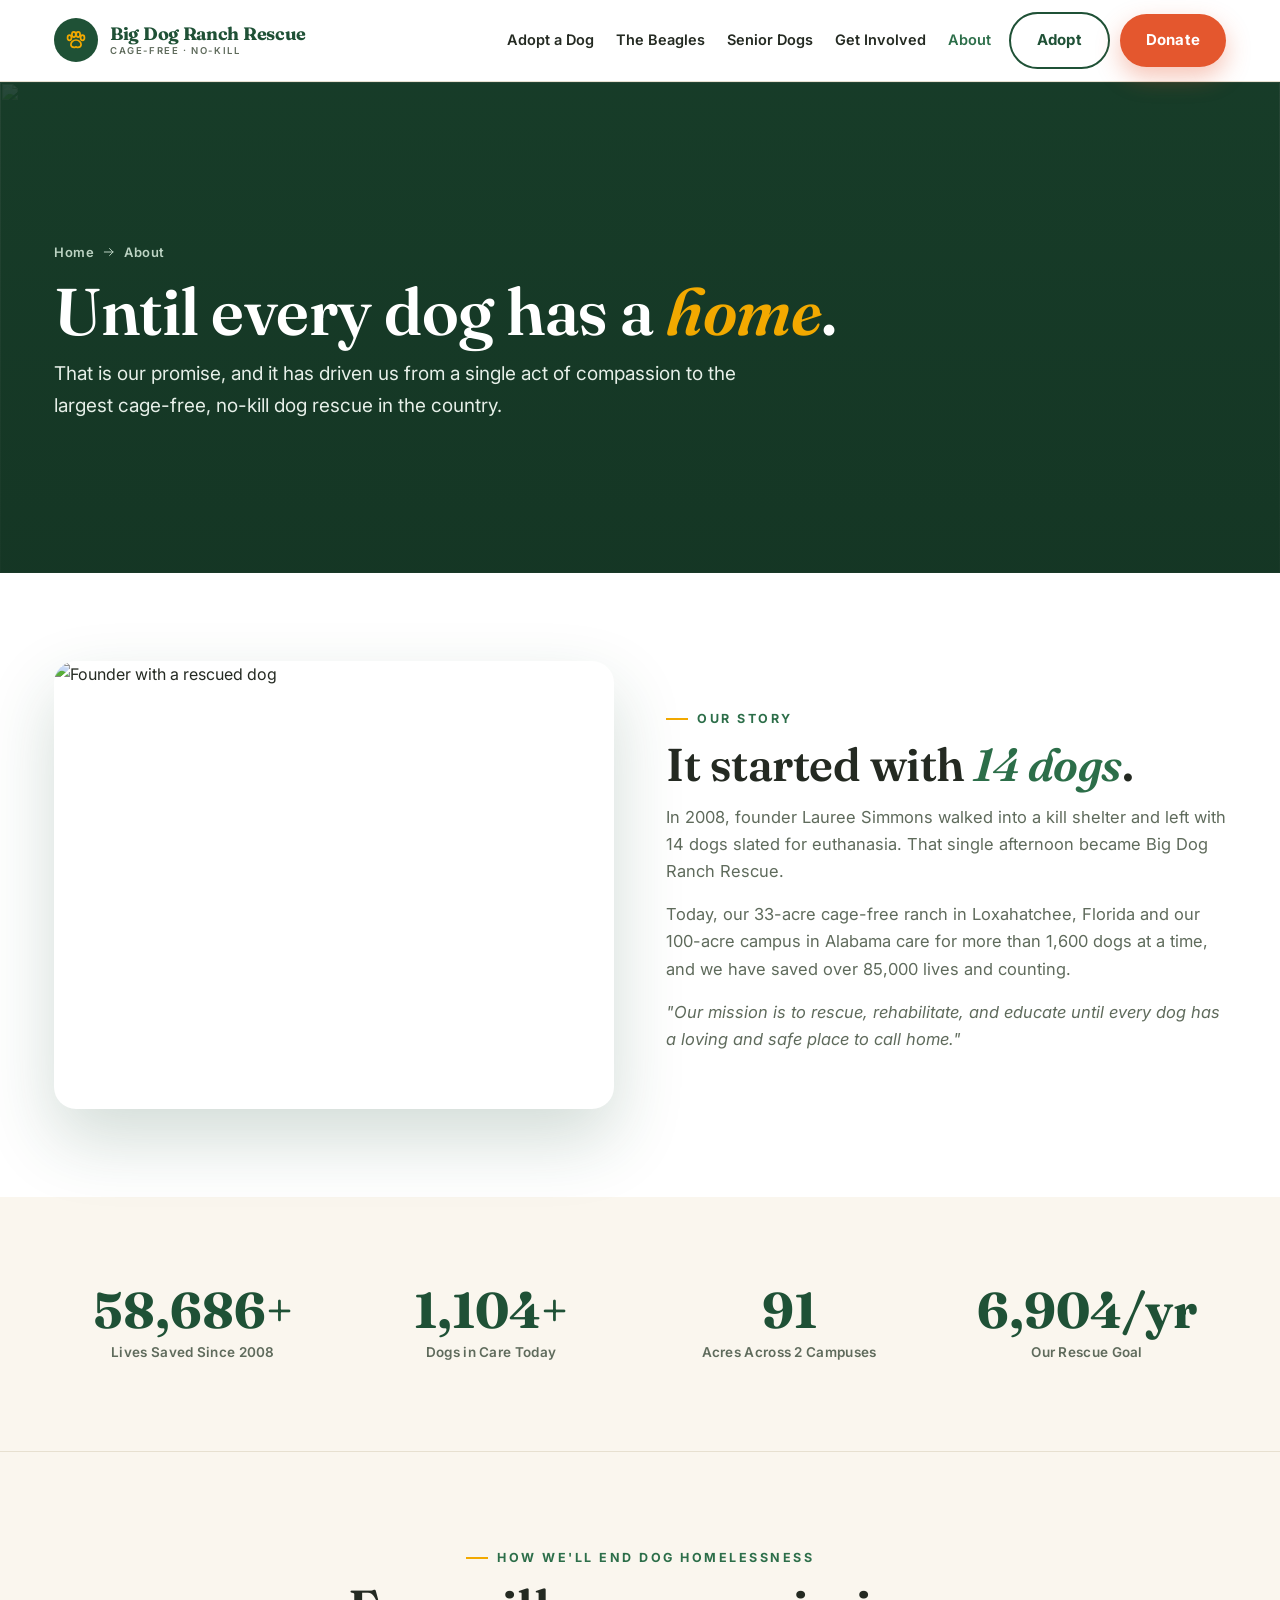
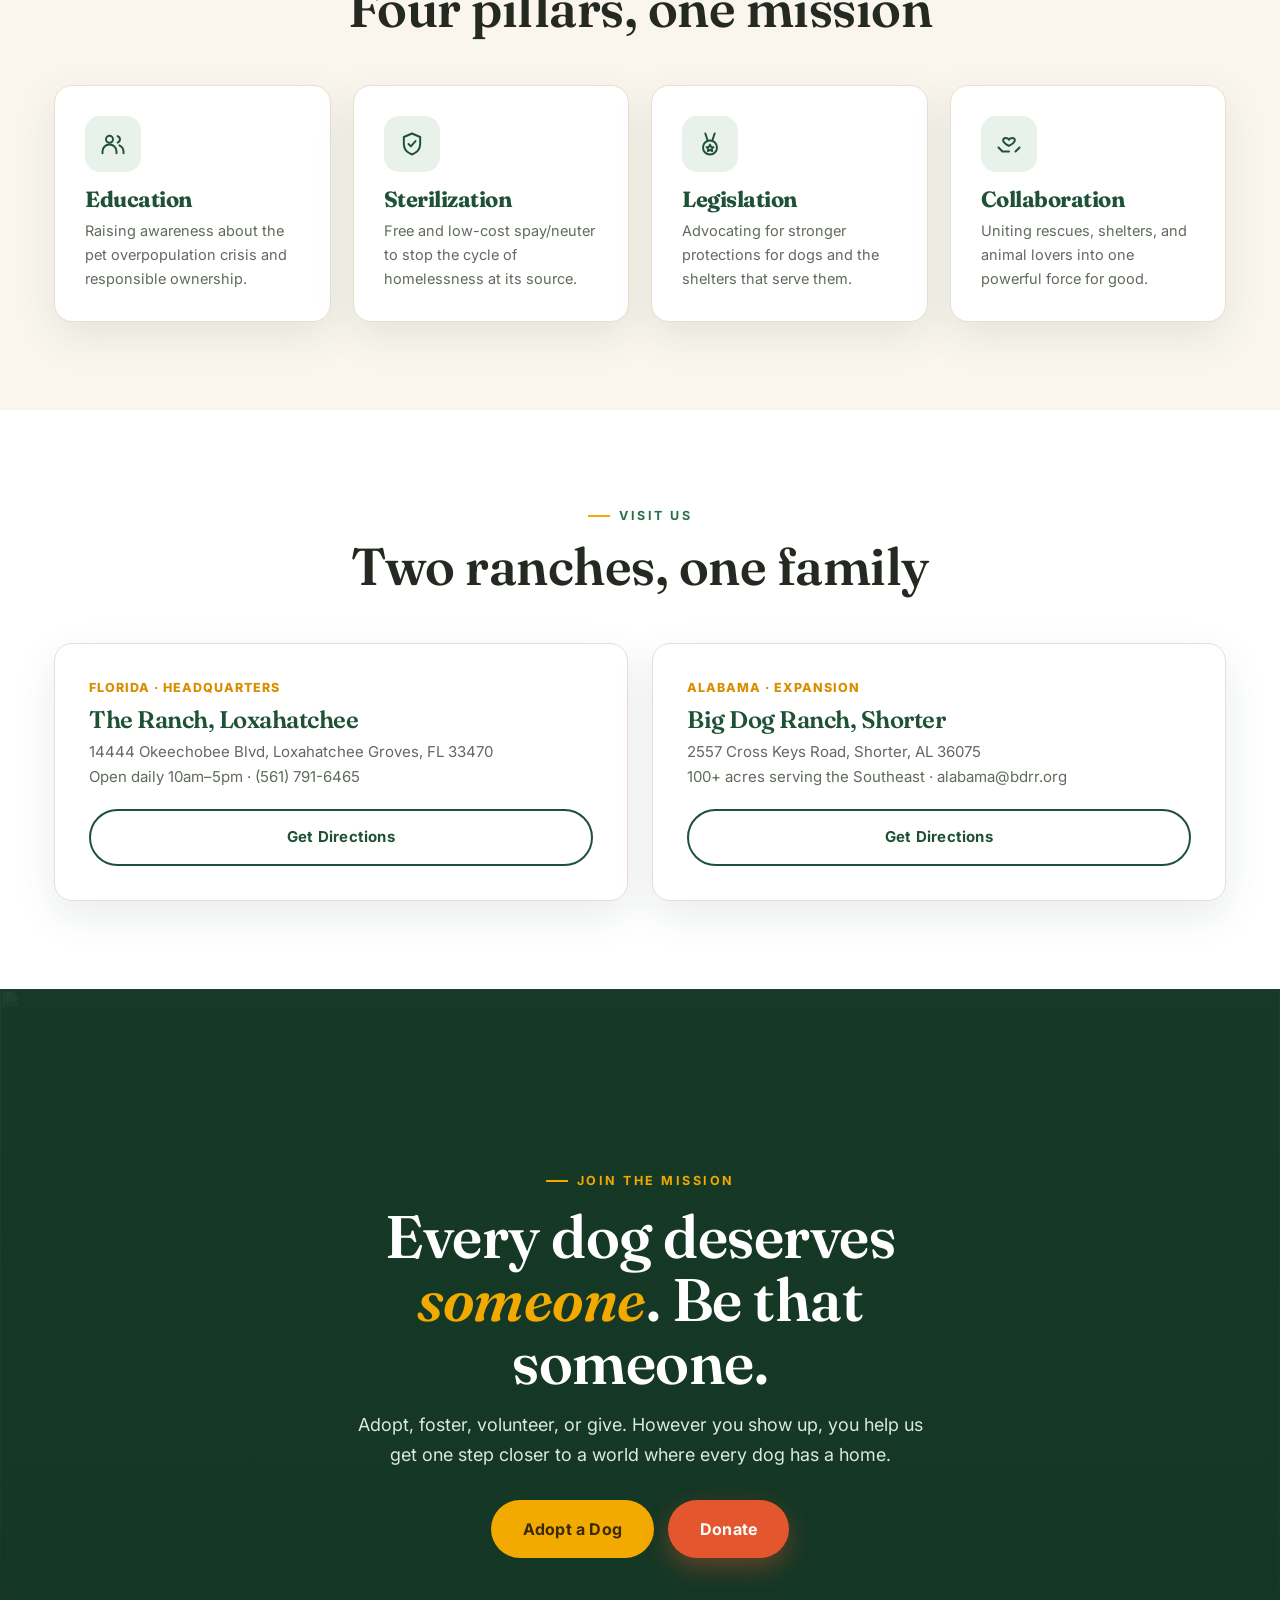
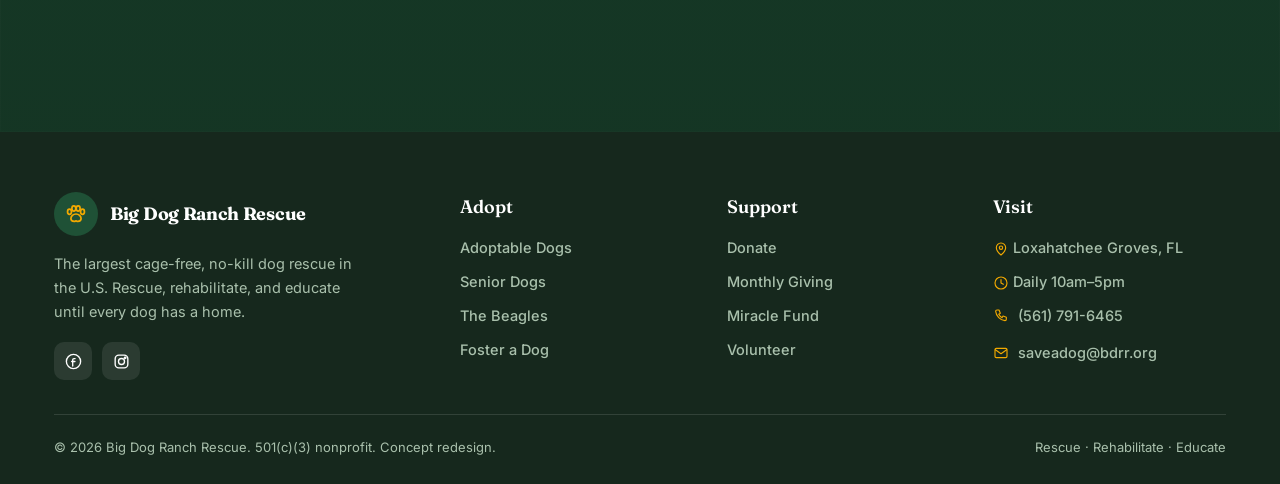
==== about.html @ afd56306 "Concept redesign for Big Dog Ranch Rescue Modern donation-focused site: home, adoptable dogs with li" ====
<!DOCTYPE html>
<html lang="en">
<head>
<meta charset="UTF-8" />
<meta name="viewport" content="width=device-width, initial-scale=1.0" />
<title>About Us | Big Dog Ranch Rescue</title>
<meta name="description" content="Founded in 2008 by Lauree Simmons, Big Dog Ranch Rescue has grown into the largest cage-free, no-kill dog rescue in the U.S. Learn our mission and story." />
<meta name="theme-color" content="#1f5136" />
<link rel="preconnect" href="https://fonts.googleapis.com" />
<link rel="preconnect" href="https://fonts.gstatic.com" crossorigin />
<link href="https://fonts.googleapis.com/css2?family=Fraunces:ital,opsz,wght@0,9..144,500;0,9..144,600;0,9..144,700;1,9..144,500;1,9..144,600&family=Inter:wght@400;500;600;700;800&display=swap" rel="stylesheet" />
<link rel="stylesheet" href="assets/styles.css" />
</head>
<body>

<header class="nav"><div class="wrap">
  <a href="index.html" class="brand">
    <span class="mark"><svg class="i"><use href="#i-paw"/></svg></span>
    <span class="bn">Big Dog Ranch Rescue<small>Cage-Free &middot; No-Kill</small></span>
  </a>
  <nav class="links" id="navlinks">
    <a href="dogs.html">Adopt a Dog</a>
    <a href="beagles.html">The Beagles</a>
    <a href="seniors.html">Senior Dogs</a>
    <a href="get-involved.html">Get Involved</a>
    <a href="about.html" class="active">About</a>
  </nav>
  <div class="nav-cta">
    <a href="dogs.html" class="btn btn-out">Adopt</a>
    <a href="donate.html" class="btn btn-donate">Donate</a>
    <button class="menu-btn" id="menuBtn" aria-label="Menu"><span></span><span></span><span></span></button>
  </div>
</div></header>

<section class="page-hero">
  <div class="bg"><img src="https://placedog.net/1600/800?id=184" alt="" /></div>
  <div class="wrap">
    <div class="crumb"><a href="index.html">Home</a> <svg class="i" style="width:14px;height:14px"><use href="#i-arrow"/></svg> About</div>
    <h1>Until every dog has a <em>home</em>.</h1>
    <p>That is our promise, and it has driven us from a single act of compassion to the largest cage-free, no-kill dog rescue in the country.</p>
  </div>
</section>

<!-- MISSION -->
<section>
  <div class="wrap">
    <div class="split">
      <div class="media"><img src="https://placedog.net/820/660?id=200" alt="Founder with a rescued dog" /></div>
      <div>
        <span class="eyebrow">Our Story</span>
        <h2>It started with <em>14 dogs</em>.</h2>
        <p>In 2008, founder Lauree Simmons walked into a kill shelter and left with 14 dogs slated for euthanasia. That single afternoon became Big Dog Ranch Rescue.</p>
        <p>Today, our 33-acre cage-free ranch in Loxahatchee, Florida and our 100-acre campus in Alabama care for more than 1,600 dogs at a time, and we have saved over 85,000 lives and counting.</p>
        <p><em>"Our mission is to rescue, rehabilitate, and educate until every dog has a loving and safe place to call home."</em></p>
      </div>
    </div>
  </div>
</section>

<!-- IMPACT -->
<section class="stats" data-stats style="padding:44px 0">
  <div class="wrap">
    <div class="stat"><b data-count="85000" data-suffix="+">0</b><span>Lives Saved Since 2008</span></div>
    <div class="stat"><b data-count="1600" data-suffix="+">0</b><span>Dogs in Care Today</span></div>
    <div class="stat"><b data-count="133">0</b><span>Acres Across 2 Campuses</span></div>
    <div class="stat"><b data-count="10000" data-suffix="/yr">0</b><span>Our Rescue Goal</span></div>
  </div>
</section>

<!-- PILLARS -->
<section class="cream">
  <div class="wrap">
    <div class="section-head">
      <span class="eyebrow center">How We'll End Dog Homelessness</span>
      <h2>Four pillars, one mission</h2>
    </div>
    <div class="help-grid">
      <div class="help"><div class="ic"><svg class="i"><use href="#i-users"/></svg></div><h3>Education</h3><p>Raising awareness about the pet overpopulation crisis and responsible ownership.</p></div>
      <div class="help"><div class="ic"><svg class="i"><use href="#i-shield"/></svg></div><h3>Sterilization</h3><p>Free and low-cost spay/neuter to stop the cycle of homelessness at its source.</p></div>
      <div class="help"><div class="ic"><svg class="i"><use href="#i-medal"/></svg></div><h3>Legislation</h3><p>Advocating for stronger protections for dogs and the shelters that serve them.</p></div>
      <div class="help"><div class="ic"><svg class="i"><use href="#i-handheart"/></svg></div><h3>Collaboration</h3><p>Uniting rescues, shelters, and animal lovers into one powerful force for good.</p></div>
    </div>
  </div>
</section>

<!-- LOCATIONS -->
<section>
  <div class="wrap">
    <div class="section-head">
      <span class="eyebrow center">Visit Us</span>
      <h2>Two ranches, one family</h2>
    </div>
    <div class="split" style="gap:24px">
      <div class="tier"><span class="k">Florida &middot; Headquarters</span><h3 style="font-family:Fraunces;font-size:24px;color:var(--green);margin:8px 0">The Ranch, Loxahatchee</h3><p style="color:var(--muted)">14444 Okeechobee Blvd, Loxahatchee Groves, FL 33470<br>Open daily 10am&ndash;5pm &middot; (561) 791-6465</p><a href="https://maps.google.com/?q=14444+Okeechobee+Blvd+Loxahatchee+Groves+FL+33470" target="_blank" rel="noopener" class="btn btn-out" style="margin-top:auto">Get Directions</a></div>
      <div class="tier"><span class="k">Alabama &middot; Expansion</span><h3 style="font-family:Fraunces;font-size:24px;color:var(--green);margin:8px 0">Big Dog Ranch, Shorter</h3><p style="color:var(--muted)">2557 Cross Keys Road, Shorter, AL 36075<br>100+ acres serving the Southeast &middot; alabama@bdrr.org</p><a href="https://maps.google.com/?q=2557+Cross+Keys+Road+Shorter+AL+36075" target="_blank" rel="noopener" class="btn btn-out" style="margin-top:auto">Get Directions</a></div>
    </div>
  </div>
</section>

<!-- CTA -->
<section class="cta">
  <div class="bg"><img src="https://placedog.net/1600/700?id=22" alt="" /></div>
  <div class="wrap">
    <span class="eyebrow center light" style="justify-content:center">Join the Mission</span>
    <h2>Every dog deserves <em>someone</em>. Be that someone.</h2>
    <p>Adopt, foster, volunteer, or give. However you show up, you help us get one step closer to a world where every dog has a home.</p>
    <div class="acts">
      <a href="dogs.html" class="btn btn-gold btn-lg">Adopt a Dog</a>
      <a href="donate.html" class="btn btn-donate btn-lg">Donate</a>
    </div>
  </div>
</section>

<footer>
  <div class="wrap">
    <div class="foot-grid">
      <div>
        <a href="index.html" class="brand"><span class="mark"><svg class="i"><use href="#i-paw"/></svg></span><span class="bn" style="color:#fff">Big Dog Ranch Rescue</span></a>
        <p class="blurb">The largest cage-free, no-kill dog rescue in the U.S. Rescue, rehabilitate, and educate until every dog has a home.</p>
        <div class="socials">
          <a href="https://www.facebook.com/bigdogranchrescue" target="_blank" rel="noopener" aria-label="Facebook"><svg class="i"><use href="#i-facebook"/></svg></a>
          <a href="https://www.instagram.com/bigdogranchrescue" target="_blank" rel="noopener" aria-label="Instagram"><svg class="i"><use href="#i-instagram"/></svg></a>
        </div>
      </div>
      <div><h4>Adopt</h4><ul class="foot-links"><li><a href="dogs.html">Adoptable Dogs</a></li><li><a href="seniors.html">Senior Dogs</a></li><li><a href="beagles.html">The Beagles</a></li><li><a href="get-involved.html">Foster a Dog</a></li></ul></div>
      <div><h4>Support</h4><ul class="foot-links"><li><a href="donate.html">Donate</a></li><li><a href="donate.html">Monthly Giving</a></li><li><a href="donate.html">Miracle Fund</a></li><li><a href="get-involved.html">Volunteer</a></li></ul></div>
      <div><h4>Visit</h4><ul class="foot-links"><li><svg class="i"><use href="#i-pin"/></svg> Loxahatchee Groves, FL</li><li><svg class="i"><use href="#i-clock"/></svg> Daily 10am&ndash;5pm</li><li><a href="tel:+15617916465"><svg class="i"><use href="#i-phone"/></svg> (561) 791-6465</a></li><li><a href="mailto:saveadog@bdrr.org"><svg class="i"><use href="#i-mail"/></svg> saveadog@bdrr.org</a></li></ul></div>
    </div>
    <div class="foot-bottom"><span>&copy; 2026 Big Dog Ranch Rescue. 501(c)(3) nonprofit. Concept redesign.</span><span>Rescue &middot; Rehabilitate &middot; Educate</span></div>
  </div>
</footer>

<script src="assets/site.js"></script>
</body>
</html>
---- assets/styles.css ----
/* ===== Big Dog Ranch Rescue - redesign (concept) ===== */
:root{
  --green:#1f5136; --green-2:#2c6e49; --green-soft:#e8f1ea;
  --gold:#f2a900; --gold-deep:#d98e00;
  --coral:#e4572e; --coral-deep:#c8431f;
  --ink:#242a22; --muted:#5f6b5c; --line:#e7e0d0;
  --cream:#faf6ee; --cream-2:#f3ecdd; --paper:#ffffff;
  --radius:18px; --shadow:0 14px 40px rgba(31,81,54,.10); --shadow-lg:0 30px 70px rgba(31,81,54,.20);
  --maxw:1220px;
}
*{box-sizing:border-box;margin:0;padding:0}
html{scroll-behavior:smooth;overflow-x:clip}
body{font-family:"Inter",system-ui,-apple-system,Segoe UI,Roboto,sans-serif;color:var(--ink);background:var(--paper);line-height:1.65;-webkit-font-smoothing:antialiased;overflow-x:clip;max-width:100%}
h1,h2,h3,.display{font-family:"Fraunces","Georgia",serif;font-weight:600;line-height:1.05;letter-spacing:-.5px}
a{color:inherit;text-decoration:none}
img{max-width:100%;display:block}
.wrap{max-width:var(--maxw);margin:0 auto;padding:0 24px}
.i{width:24px;height:24px;fill:none;stroke:currentColor;stroke-width:1.7;stroke-linecap:round;stroke-linejoin:round;display:inline-block;vertical-align:middle;flex:0 0 auto}
.eyebrow{text-transform:uppercase;letter-spacing:2.5px;font-weight:700;font-size:12.5px;color:var(--green-2);display:inline-flex;align-items:center;gap:9px}
.eyebrow::before{content:"";width:22px;height:2px;background:var(--gold)}
.eyebrow.center{justify-content:center}
.eyebrow.light{color:var(--gold)}
.btn{display:inline-flex;align-items:center;gap:9px;font-weight:700;font-size:15px;letter-spacing:.2px;padding:14px 26px;border-radius:999px;transition:.18s transform,.18s box-shadow,.18s background,.18s color;cursor:pointer;border:0;font-family:"Inter",sans-serif}
.btn .i{width:18px;height:18px}
.btn-donate{background:var(--coral);color:#fff;box-shadow:0 10px 24px rgba(228,87,46,.35)}
.btn-donate:hover{background:var(--coral-deep);transform:translateY(-2px)}
.btn-green{background:var(--green);color:#fff}
.btn-green:hover{background:var(--green-2);transform:translateY(-2px)}
.btn-gold{background:var(--gold);color:#3a2a00}
.btn-gold:hover{background:var(--gold-deep);transform:translateY(-2px)}
.btn-out{background:transparent;color:var(--green);border:2px solid var(--green)}
.btn-out:hover{background:var(--green);color:#fff}
.btn-out.light{color:#fff;border-color:rgba(255,255,255,.6)}
.btn-out.light:hover{background:#fff;color:var(--green)}
.btn-lg{padding:16px 32px;font-size:16px}

/* NAV */
header.nav{position:sticky;top:0;z-index:60;background:rgba(255,255,255,.92);backdrop-filter:blur(12px);border-bottom:1px solid var(--line)}
.nav .wrap{display:flex;align-items:center;gap:18px;padding:12px 24px}
.brand{display:flex;align-items:center;gap:12px;flex:0 0 auto}
.brand .mark{width:44px;height:44px;border-radius:50%;background:var(--green);display:grid;place-items:center;color:var(--gold)}
.brand .mark .i{width:26px;height:26px;stroke-width:1.6}
.brand .bn{font-family:"Fraunces",serif;font-weight:700;font-size:18px;color:var(--green);line-height:1;letter-spacing:-.3px}
.brand .bn small{display:block;font-family:"Inter";font-weight:600;font-size:9.5px;letter-spacing:1.6px;color:var(--muted);text-transform:uppercase;margin-top:3px}
nav.links{display:flex;gap:22px;align-items:center;margin-left:auto}
nav.links a{font-weight:600;font-size:14.5px;color:var(--ink);white-space:nowrap;transition:.15s color}
nav.links a:hover,nav.links a.active{color:var(--green-2)}
.nav-cta{display:flex;gap:10px;align-items:center;flex:0 0 auto}
.menu-btn{display:none;background:none;border:0;cursor:pointer;flex-direction:column;gap:5px;padding:8px}
.menu-btn span{width:26px;height:2.5px;background:var(--green);border-radius:2px}

/* HERO */
.hero{position:relative;overflow:hidden;background:var(--green)}
.hero .bg{position:absolute;inset:0}
.hero .bg img{width:100%;height:100%;object-fit:cover}
.hero .bg::after{content:"";position:absolute;inset:0;background:linear-gradient(100deg,rgba(20,52,35,.94) 26%,rgba(20,52,35,.55) 62%,rgba(20,52,35,.35))}
.hero .wrap{position:relative;z-index:2;padding:84px 24px 92px;color:#fff}
.hero .pill{display:inline-flex;align-items:center;gap:8px;background:rgba(255,255,255,.12);border:1px solid rgba(255,255,255,.25);color:#fff;padding:8px 15px;border-radius:999px;font-size:13px;font-weight:600;margin-bottom:22px}
.hero .pill .dot{width:8px;height:8px;border-radius:50%;background:var(--gold)}
.hero h1{font-size:clamp(42px,6.6vw,80px);font-weight:600;max-width:16ch;color:#fff}
.hero h1 em{font-style:italic;color:var(--gold)}
.hero p.lead{font-size:clamp(17px,2.1vw,21px);max-width:52ch;margin:22px 0 30px;color:#e6efe8}
.hero-actions{display:flex;gap:13px;flex-wrap:wrap;align-items:center}
.hero-trust{margin-top:34px;display:flex;gap:26px;flex-wrap:wrap;align-items:center;color:#cfe0d4;font-size:14px}
.hero-trust b{color:#fff}

/* STAT BAND */
.stats{background:var(--cream);border-bottom:1px solid var(--line)}
.stats .wrap{display:grid;grid-template-columns:repeat(4,1fr);gap:20px;padding:44px 24px}
.stat{text-align:center}
.stat b{display:block;font-family:"Fraunces",serif;font-weight:700;font-size:clamp(34px,4.5vw,50px);color:var(--green);line-height:1}
.stat span{font-size:13.5px;color:var(--muted);font-weight:600;letter-spacing:.3px;margin-top:6px;display:block}

/* SECTION */
section{padding:88px 0}
.section-head{text-align:center;max-width:640px;margin:0 auto 50px}
.section-head h2{font-size:clamp(32px,4.6vw,52px);color:var(--ink);margin-top:12px}
.section-head p{color:var(--muted);font-size:17px;margin-top:14px}
.section-head h2 em,.head-row h2 em{font-style:italic;color:var(--green-2)}
.head-row{display:flex;justify-content:space-between;align-items:flex-end;gap:28px;margin-bottom:40px;flex-wrap:wrap}
.head-row h2{font-size:clamp(30px,4.4vw,50px);color:var(--ink);max-width:16ch;margin-top:10px}
.head-row p{color:var(--muted);max-width:40ch;font-size:16.5px}
.cream{background:var(--cream)}
.green-sec{background:var(--green);color:#fff}
.green-sec .section-head h2{color:#fff}
.green-sec .section-head p{color:#cfe0d4}

/* DOG CARDS */
.dog-grid{display:grid;grid-template-columns:repeat(4,1fr);gap:22px}
.dog{background:#fff;border:1px solid var(--line);border-radius:var(--radius);overflow:hidden;box-shadow:var(--shadow);transition:.2s transform,.2s box-shadow;display:flex;flex-direction:column}
.dog:hover{transform:translateY(-6px);box-shadow:var(--shadow-lg)}
.dog .ph{position:relative;aspect-ratio:4/3;overflow:hidden;background:var(--cream-2)}
.dog .ph img{width:100%;height:100%;object-fit:cover;transition:.4s transform}
.dog:hover .ph img{transform:scale(1.06)}
.dog .fav{position:absolute;top:12px;right:12px;width:38px;height:38px;border-radius:50%;background:rgba(255,255,255,.92);border:0;display:grid;place-items:center;cursor:pointer;color:var(--muted);box-shadow:0 4px 12px rgba(0,0,0,.12);transition:.15s}
.dog .fav:hover{transform:scale(1.1)}
.dog .fav.on{color:var(--coral)}
.dog .fav.on .i{fill:var(--coral)}
.dog .badge{position:absolute;left:12px;top:12px;background:var(--gold);color:#3a2a00;font-weight:800;font-size:11px;letter-spacing:.5px;text-transform:uppercase;padding:5px 10px;border-radius:6px}
.dog .badge.senior{background:var(--green);color:#fff}
.dog .tx{padding:18px 20px 20px;display:flex;flex-direction:column;flex:1}
.dog h3{font-family:"Fraunces",serif;font-size:22px;color:var(--green);font-weight:700}
.dog .meta{color:var(--muted);font-size:13.5px;margin:4px 0 10px;display:flex;flex-wrap:wrap;gap:6px}
.dog .meta span{background:var(--cream);border:1px solid var(--line);border-radius:999px;padding:3px 10px}
.dog p{color:var(--muted);font-size:14px;flex:1}
.dog .cta{margin-top:14px;font-weight:700;color:var(--coral);font-size:14px;display:inline-flex;align-items:center;gap:7px}
.dog .cta .i{width:16px;height:16px;transition:.2s transform}
.dog:hover .cta .i{transform:translateX(4px)}

/* FILTER BAR */
.filters{background:#fff;border:1px solid var(--line);border-radius:var(--radius);padding:18px;box-shadow:var(--shadow);margin-bottom:14px;position:sticky;top:76px;z-index:20}
.filters .row{display:grid;grid-template-columns:2fr repeat(4,1fr) auto;gap:12px;align-items:center}
.filters .search{position:relative}
.filters .search .i{position:absolute;left:14px;top:50%;transform:translateY(-50%);color:var(--muted);width:20px;height:20px}
.filters input,.filters select{font-family:"Inter";font-size:14.5px;padding:12px 14px;border:1.5px solid var(--line);border-radius:10px;background:var(--cream);color:var(--ink);width:100%}
.filters .search input{padding-left:42px}
.filters input:focus,.filters select:focus{outline:2px solid var(--green-2);border-color:transparent;background:#fff}
.filters .reset{background:none;border:0;color:var(--muted);font-weight:600;font-size:13.5px;cursor:pointer;white-space:nowrap;padding:8px}
.filters .reset:hover{color:var(--coral)}
.result-count{color:var(--muted);font-size:14px;margin:10px 2px 22px;font-weight:600}
.no-match{text-align:center;padding:60px 20px;color:var(--muted);display:none}
.no-match.show{display:block}
.no-match .i{width:44px;height:44px;color:var(--gold);margin-bottom:12px}
.no-match b{font-family:"Fraunces",serif;font-size:22px;color:var(--green);display:block}

/* FEATURE (beagle) */
.feature{display:grid;grid-template-columns:1fr 1fr;gap:0;border-radius:22px;overflow:hidden;box-shadow:var(--shadow-lg)}
.feature .ph{position:relative;min-height:400px}
.feature .ph img{position:absolute;inset:0;width:100%;height:100%;object-fit:cover}
.feature .tx{background:var(--green);color:#fff;padding:56px}
.feature .tag{display:inline-flex;align-items:center;gap:8px;background:var(--coral);color:#fff;font-weight:800;font-size:12px;letter-spacing:.5px;text-transform:uppercase;padding:6px 13px;border-radius:999px}
.feature h2{font-size:clamp(32px,4vw,48px);color:#fff;margin:18px 0 14px}
.feature h2 em{font-style:italic;color:var(--gold)}
.feature p{color:#dce8df;font-size:16.5px;margin-bottom:16px}
.feature .fstats{display:flex;gap:28px;flex-wrap:wrap;margin:22px 0 26px}
.feature .fstats b{font-family:"Fraunces",serif;font-size:34px;color:var(--gold);display:block;line-height:1}
.feature .fstats span{font-size:12.5px;color:#cfe0d4;text-transform:uppercase;letter-spacing:.5px}

/* WAYS WE HELP / cards */
.help-grid{display:grid;grid-template-columns:repeat(4,1fr);gap:22px}
.help{background:#fff;border:1px solid var(--line);border-radius:var(--radius);padding:30px;box-shadow:var(--shadow);transition:.2s transform,.2s box-shadow}
.help:hover{transform:translateY(-5px);box-shadow:var(--shadow-lg)}
.help .ic{width:56px;height:56px;border-radius:15px;background:var(--green-soft);display:grid;place-items:center;color:var(--green);margin-bottom:16px}
.help .ic .i{width:28px;height:28px}
.help h3{font-family:"Fraunces",serif;font-size:22px;color:var(--green);font-weight:700}
.help p{color:var(--muted);font-size:14.5px;margin-top:8px}

/* SPLIT (senior teaser / generic) */
.split{display:grid;grid-template-columns:1fr 1fr;gap:52px;align-items:center}
.split .media{border-radius:22px;overflow:hidden;box-shadow:var(--shadow-lg);aspect-ratio:5/4;position:relative}
.split .media img{width:100%;height:100%;object-fit:cover}
.split h2{font-size:clamp(30px,4vw,46px);color:var(--ink);margin:12px 0 14px}
.split h2 em{font-style:italic;color:var(--green-2)}
.split p{color:var(--muted);font-size:16.5px;margin-bottom:16px}
.split.reverse .media{order:2}

/* MYTH cards (seniors) */
.myths{display:grid;grid-template-columns:repeat(3,1fr);gap:22px}
.myth{background:#fff;border:1px solid var(--line);border-radius:var(--radius);padding:28px;box-shadow:var(--shadow)}
.myth .m{color:var(--coral);font-weight:800;font-size:13px;text-transform:uppercase;letter-spacing:.5px;display:flex;align-items:center;gap:8px}
.myth .t{color:var(--green-2);font-weight:800;font-size:13px;text-transform:uppercase;letter-spacing:.5px;display:flex;align-items:center;gap:8px;margin-top:14px}
.myth h3{font-family:"Fraunces",serif;font-size:19px;color:var(--ink);margin:6px 0}
.myth p{color:var(--muted);font-size:15px;margin-top:6px}

/* DONATE TIERS */
.tiers{display:grid;grid-template-columns:repeat(3,1fr);gap:22px}
.tier{border-radius:var(--radius);padding:34px;box-shadow:var(--shadow);border:1px solid var(--line);background:#fff;display:flex;flex-direction:column}
.tier.featured{background:var(--green);color:#fff;border-color:var(--green);transform:scale(1.03)}
.tier .k{font-weight:800;text-transform:uppercase;letter-spacing:1px;font-size:12.5px;color:var(--gold-deep)}
.tier.featured .k{color:var(--gold)}
.tier .amt{font-family:"Fraunces",serif;font-size:44px;font-weight:700;color:var(--green);line-height:1;margin:8px 0}
.tier.featured .amt{color:#fff}
.tier p{color:var(--muted);font-size:15px;margin-bottom:20px}
.tier.featured p{color:#dce8df}
.tier .btn{margin-top:auto;width:100%;justify-content:center}
.give-triad{display:flex;gap:10px;justify-content:center;flex-wrap:wrap;margin-bottom:36px}
.give-triad .seg{font-weight:700;font-size:14px;padding:11px 22px;border-radius:999px;border:2px solid var(--green);color:var(--green);cursor:pointer;background:#fff}
.give-triad .seg.active{background:var(--green);color:#fff}

/* CTA band */
.cta{position:relative;overflow:hidden;color:#fff;text-align:center;background:var(--green)}
.cta .bg{position:absolute;inset:0}
.cta .bg img{width:100%;height:100%;object-fit:cover;opacity:.28}
.cta .bg::after{content:"";position:absolute;inset:0;background:linear-gradient(180deg,rgba(20,52,35,.8),rgba(20,52,35,.94))}
.cta .wrap{position:relative;z-index:2;padding:86px 24px}
.cta h2{font-size:clamp(34px,5vw,60px);color:#fff;max-width:18ch;margin:14px auto 0}
.cta h2 em{font-style:italic;color:var(--gold)}
.cta p{color:#dce8df;font-size:18px;margin:16px auto 30px;max-width:52ch}
.cta .acts{display:flex;gap:14px;justify-content:center;flex-wrap:wrap}

/* FORMS */
.rc-form{display:grid;gap:12px;max-width:520px}
.rc-form input,.rc-form select,.rc-form textarea{font-family:"Inter";font-size:15px;padding:13px 15px;border:1.5px solid var(--line);border-radius:10px;background:#fff;width:100%}
.rc-form textarea{min-height:110px;resize:vertical}
.rc-form input:focus,.rc-form textarea:focus,.rc-form select:focus{outline:2px solid var(--green-2);border-color:transparent}
.form-ok{display:none;color:var(--green-2);font-weight:700;font-size:14px}

/* PAGE HERO */
.page-hero{position:relative;overflow:hidden;background:var(--green);color:#fff}
.page-hero .bg{position:absolute;inset:0}
.page-hero .bg img{width:100%;height:100%;object-fit:cover;opacity:.32}
.page-hero .bg::after{content:"";position:absolute;inset:0;background:linear-gradient(180deg,rgba(20,52,35,.72),rgba(20,52,35,.92))}
.page-hero .wrap{position:relative;z-index:2;padding:72px 24px 64px}
.page-hero .crumb{font-weight:600;font-size:13px;letter-spacing:.5px;color:#bcd3c3;display:flex;gap:8px;align-items:center;flex-wrap:wrap}
.page-hero .crumb a:hover{color:#fff}
.page-hero h1{font-size:clamp(38px,6vw,66px);color:#fff;margin:14px 0 12px}
.page-hero h1 em{font-style:italic;color:var(--gold)}
.page-hero p{font-size:19px;color:#e6efe8;max-width:62ch}

/* TIMELINE (beagle) */
.timeline{max-width:820px;margin:0 auto;position:relative;padding-left:6px;border-left:3px solid var(--cream-2)}
.tl{position:relative;padding:0 0 36px 30px}
.tl:last-child{padding-bottom:0}
.tl::before{content:"";position:absolute;left:-11px;top:3px;width:16px;height:16px;border-radius:50%;background:var(--gold);border:3px solid #fff;box-shadow:0 0 0 3px var(--cream-2)}
.tl .d{font-weight:800;color:var(--coral);font-size:13px;text-transform:uppercase;letter-spacing:1px}
.tl h3{font-family:"Fraunces",serif;font-size:21px;color:var(--green);margin:3px 0 5px}
.tl p{color:var(--muted);font-size:15.5px}

/* prose */
.prose p{font-size:17px;color:var(--muted);margin-bottom:16px}
.prose h2{font-size:clamp(28px,3.6vw,40px);color:var(--ink);margin:6px 0 16px}
.note{text-align:center;color:var(--muted);font-size:13px;margin-top:22px;font-style:italic}

/* FOOTER */
footer{background:#16281d;color:#a9c0ac;padding:60px 0 26px}
.foot-grid{display:grid;grid-template-columns:1.6fr 1fr 1fr 1fr;gap:34px;padding-bottom:34px;border-bottom:1px solid rgba(255,255,255,.12)}
footer .brand .bn{color:#fff}
footer p.blurb{margin-top:16px;font-size:14.5px;max-width:34ch}
footer h4{color:#fff;font-family:"Fraunces",serif;font-size:18px;margin-bottom:14px;font-weight:600}
.foot-links{list-style:none;display:grid;gap:10px;font-size:14.5px;font-weight:500}
.foot-links a{display:inline-flex;align-items:center;gap:9px}
.foot-links .i{width:16px;height:16px;color:var(--gold)}
footer a:hover{color:#fff}
.socials{display:flex;gap:10px;margin-top:18px}
.socials a{width:38px;height:38px;border-radius:10px;background:rgba(255,255,255,.09);display:grid;place-items:center;color:#fff}
.socials a:hover{background:var(--gold);color:#16281d}
.socials .i{width:19px;height:19px}
.foot-bottom{padding-top:22px;display:flex;justify-content:space-between;gap:14px;flex-wrap:wrap;font-size:13px}

/* RESPONSIVE */
@media(max-width:1040px){
  .dog-grid,.help-grid{grid-template-columns:repeat(3,1fr)}
  .feature,.split,.tiers,.myths{grid-template-columns:1fr}
  .split.reverse .media{order:0}
  .feature .ph{min-height:280px}
  .stats .wrap{grid-template-columns:1fr 1fr}
  .foot-grid{grid-template-columns:1fr 1fr}
  .filters .row{grid-template-columns:1fr 1fr;}
  .filters{position:static}
  nav.links,.nav-cta .btn-out{display:none}
  .menu-btn{display:flex}
  nav.links.open{display:flex;position:absolute;top:100%;left:0;right:0;flex-direction:column;background:#fff;padding:20px 24px;gap:16px;border-bottom:1px solid var(--line);box-shadow:var(--shadow)}
}
@media(max-width:640px){
  .dog-grid,.help-grid{grid-template-columns:1fr 1fr}
  .filters .row{grid-template-columns:1fr}
  section{padding:60px 0}
  .feature .tx{padding:34px}
  .tier.featured{transform:none}
  .foot-grid{grid-template-columns:1fr 1fr}
}
@media(max-width:420px){
  .dog-grid{grid-template-columns:1fr}
  .stats .wrap{grid-template-columns:1fr 1fr}
}
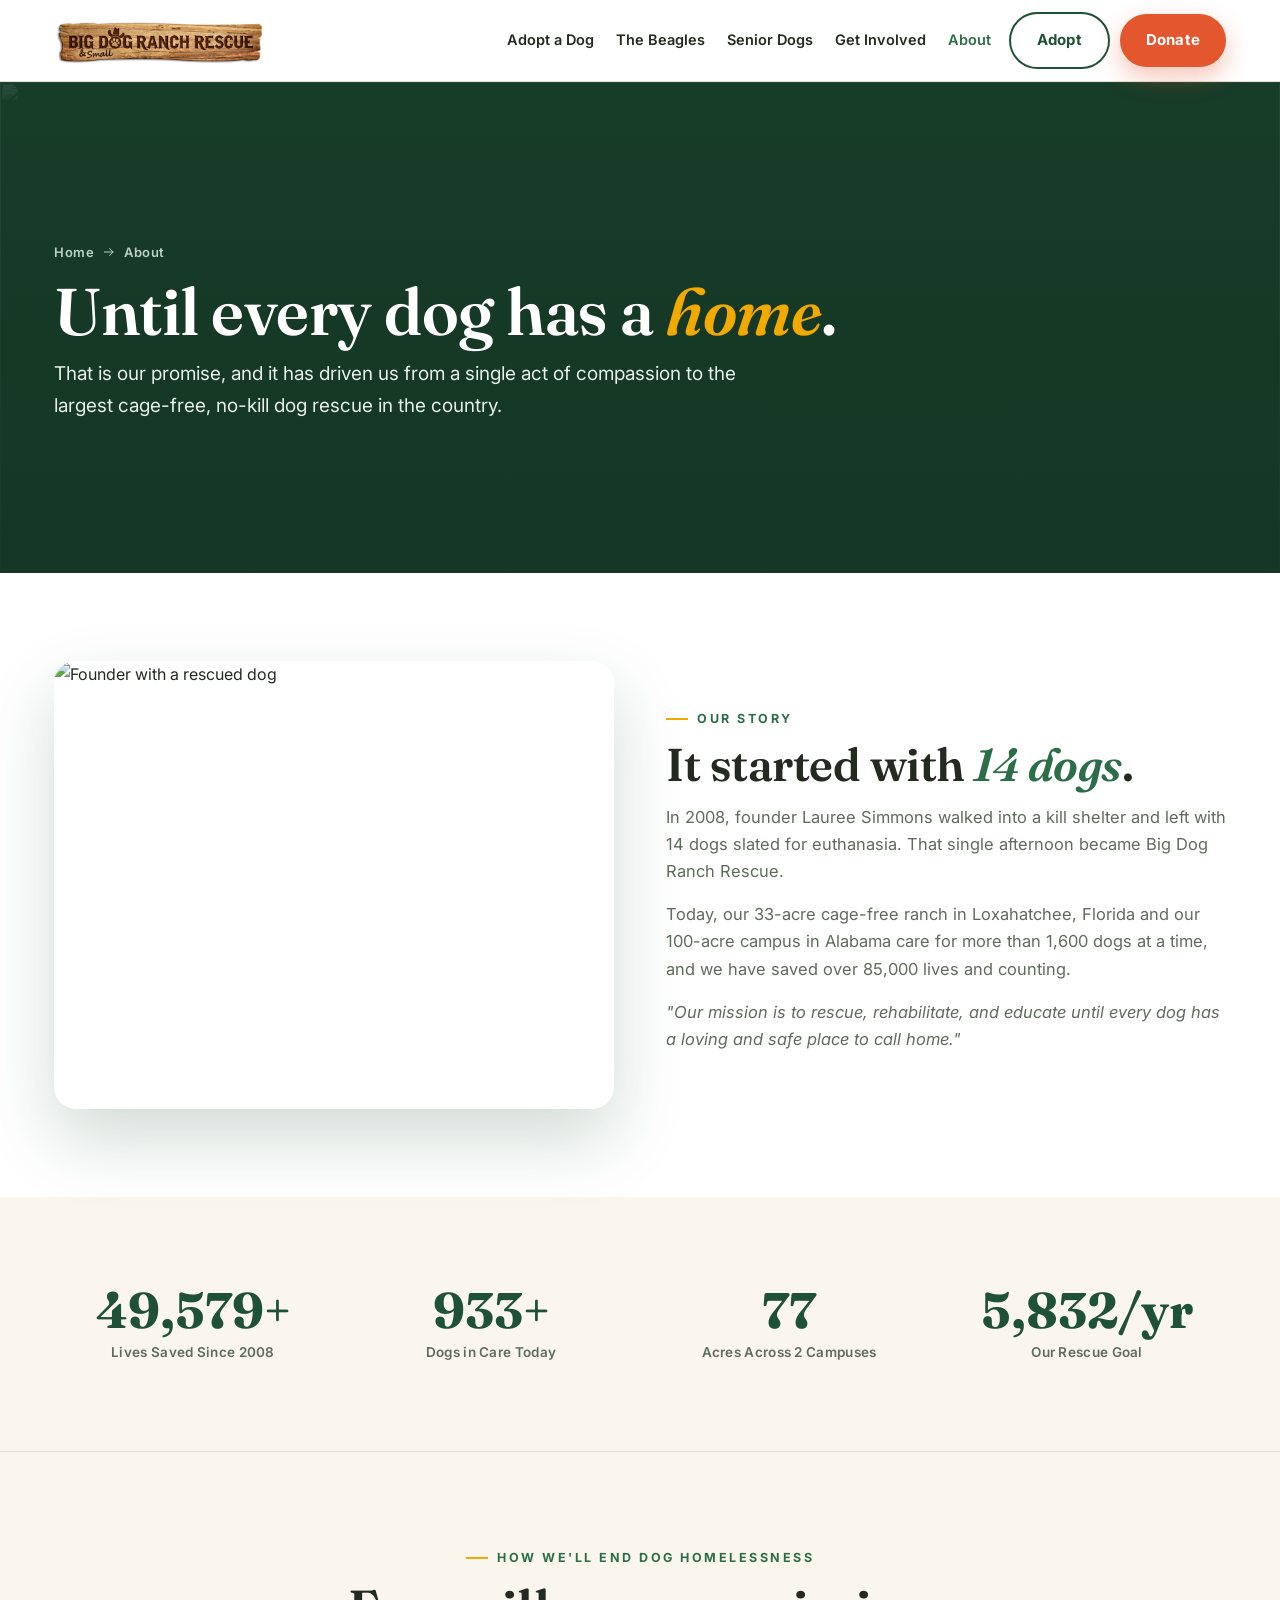
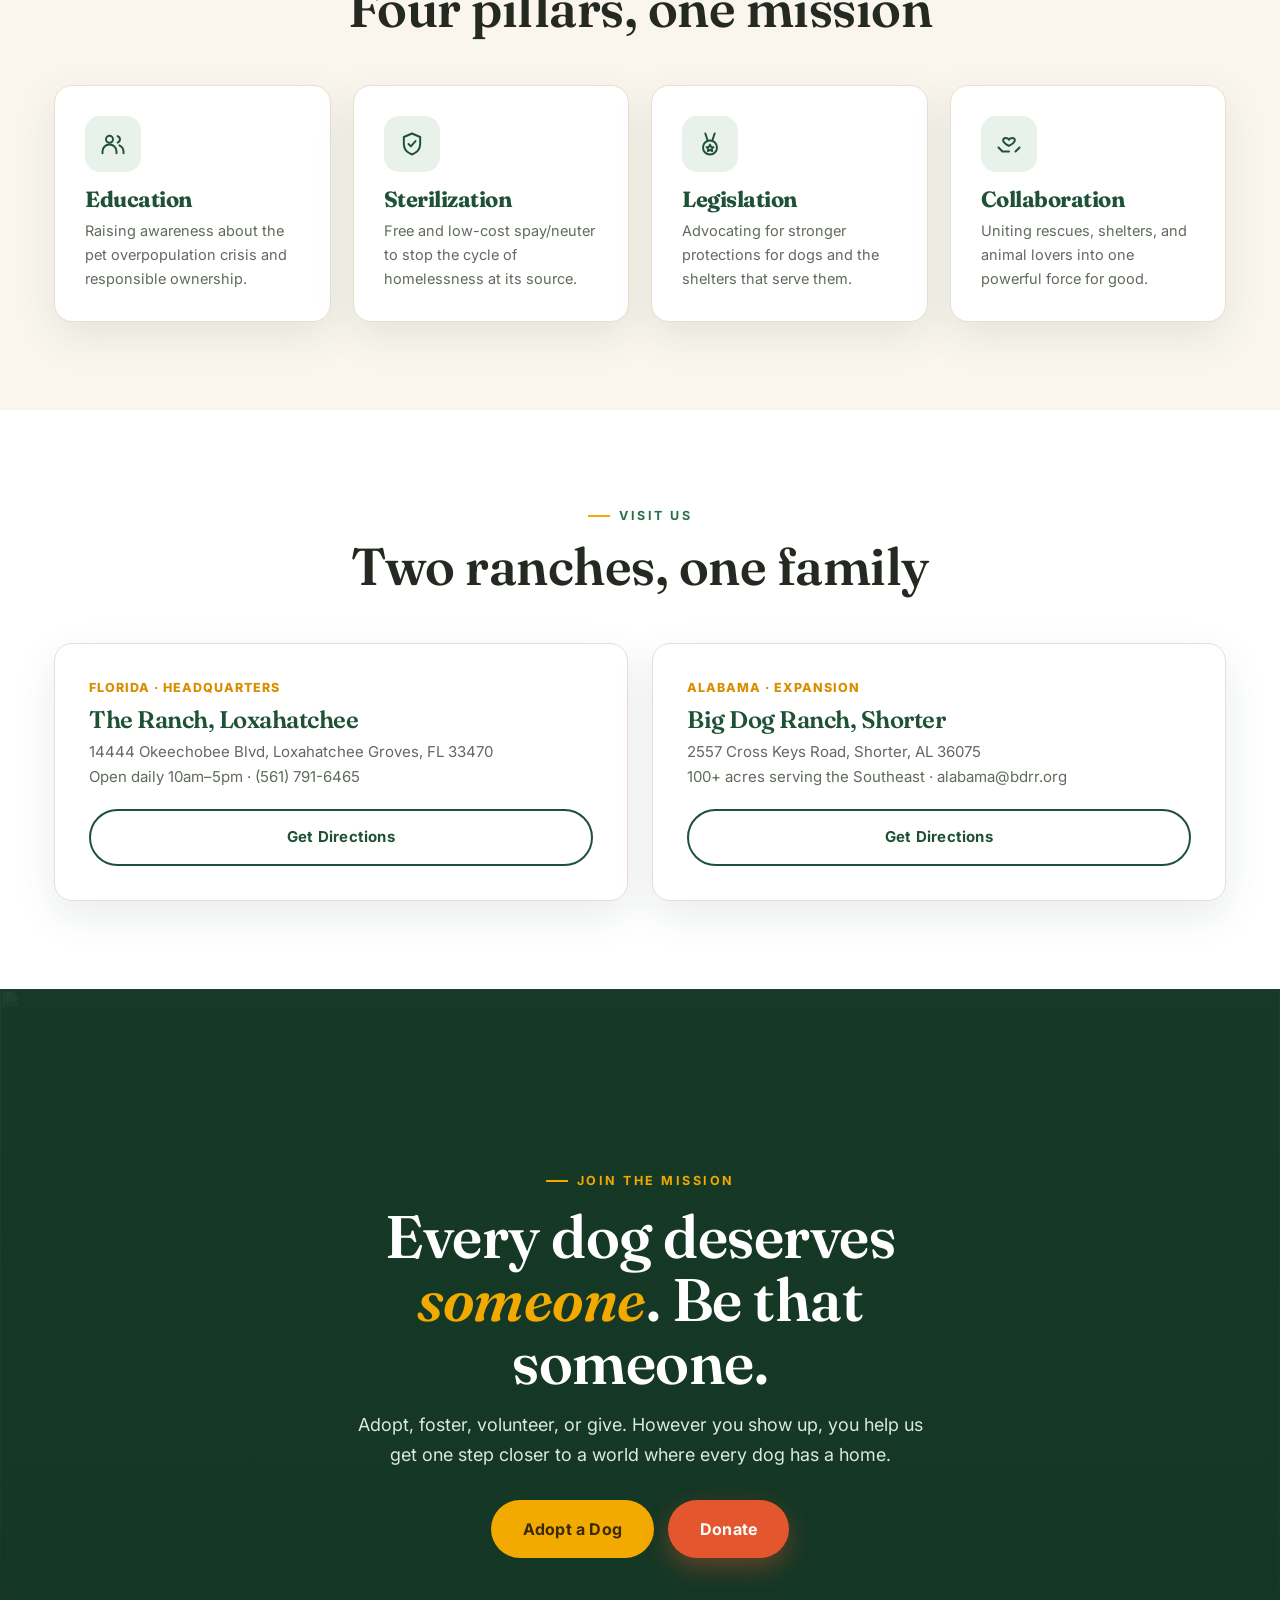
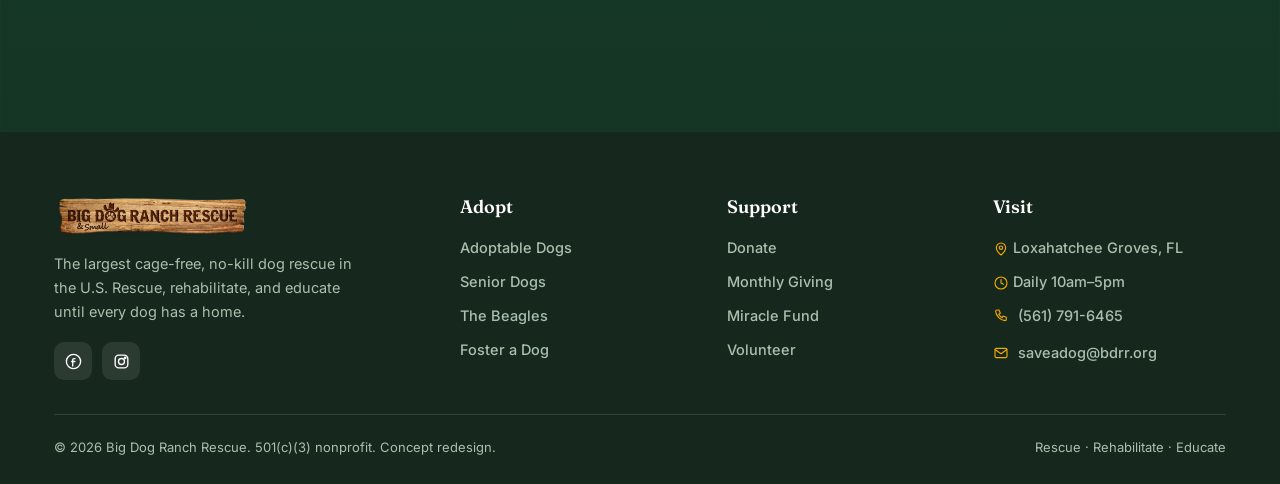
==== commit 9ecee677: "Use real BDRR logo; fix dog-card Meet button (class collision) - Replace placeholder paw wordmark wi" ====
--- a/about.html
+++ b/about.html
@@ -14,10 +14,7 @@
 <body>
 
 <header class="nav"><div class="wrap">
-  <a href="index.html" class="brand">
-    <span class="mark"><svg class="i"><use href="#i-paw"/></svg></span>
-    <span class="bn">Big Dog Ranch Rescue<small>Cage-Free &middot; No-Kill</small></span>
-  </a>
+  <a href="index.html" class="brand"><img class="logo-img" src="assets/logo-primary.png" alt="Big Dog Ranch Rescue" /></a>
   <nav class="links" id="navlinks">
     <a href="dogs.html">Adopt a Dog</a>
     <a href="beagles.html">The Beagles</a>
@@ -115,7 +112,7 @@
   <div class="wrap">
     <div class="foot-grid">
       <div>
-        <a href="index.html" class="brand"><span class="mark"><svg class="i"><use href="#i-paw"/></svg></span><span class="bn" style="color:#fff">Big Dog Ranch Rescue</span></a>
+        <a href="index.html" class="brand"><img class="logo-img" src="assets/logo-primary.png" alt="Big Dog Ranch Rescue" /></a>
         <p class="blurb">The largest cage-free, no-kill dog rescue in the U.S. Rescue, rehabilitate, and educate until every dog has a home.</p>
         <div class="socials">
           <a href="https://www.facebook.com/bigdogranchrescue" target="_blank" rel="noopener" aria-label="Facebook"><svg class="i"><use href="#i-facebook"/></svg></a>
--- a/assets/styles.css
+++ b/assets/styles.css
@@ -42,6 +42,9 @@
 .brand .mark .i{width:26px;height:26px;stroke-width:1.6}
 .brand .bn{font-family:"Fraunces",serif;font-weight:700;font-size:18px;color:var(--green);line-height:1;letter-spacing:-.3px}
 .brand .bn small{display:block;font-family:"Inter";font-weight:600;font-size:9.5px;letter-spacing:1.6px;color:var(--muted);text-transform:uppercase;margin-top:3px}
+.brand .logo-img{height:48px;width:auto;display:block}
+footer .brand .logo-img{height:44px}
+@media(max-width:640px){.brand .logo-img{height:40px}}
 nav.links{display:flex;gap:22px;align-items:center;margin-left:auto}
 nav.links a{font-weight:600;font-size:14.5px;color:var(--ink);white-space:nowrap;transition:.15s color}
 nav.links a:hover,nav.links a.active{color:var(--green-2)}
@@ -103,9 +106,10 @@
 .dog .meta{color:var(--muted);font-size:13.5px;margin:4px 0 10px;display:flex;flex-wrap:wrap;gap:6px}
 .dog .meta span{background:var(--cream);border:1px solid var(--line);border-radius:999px;padding:3px 10px}
 .dog p{color:var(--muted);font-size:14px;flex:1}
-.dog .cta{margin-top:14px;font-weight:700;color:var(--coral);font-size:14px;display:inline-flex;align-items:center;gap:7px}
-.dog .cta .i{width:16px;height:16px;transition:.2s transform}
-.dog:hover .cta .i{transform:translateX(4px)}
+.dog .meet{margin-top:14px;font-weight:800;color:var(--green-2);font-size:14px;display:inline-flex;align-items:center;gap:7px;letter-spacing:.2px}
+.dog .meet:hover{color:var(--coral)}
+.dog .meet .i{width:16px;height:16px;transition:.2s transform}
+.dog:hover .meet .i{transform:translateX(4px)}
 
 /* FILTER BAR */
 .filters{background:#fff;border:1px solid var(--line);border-radius:var(--radius);padding:18px;box-shadow:var(--shadow);margin-bottom:14px;position:sticky;top:76px;z-index:20}
